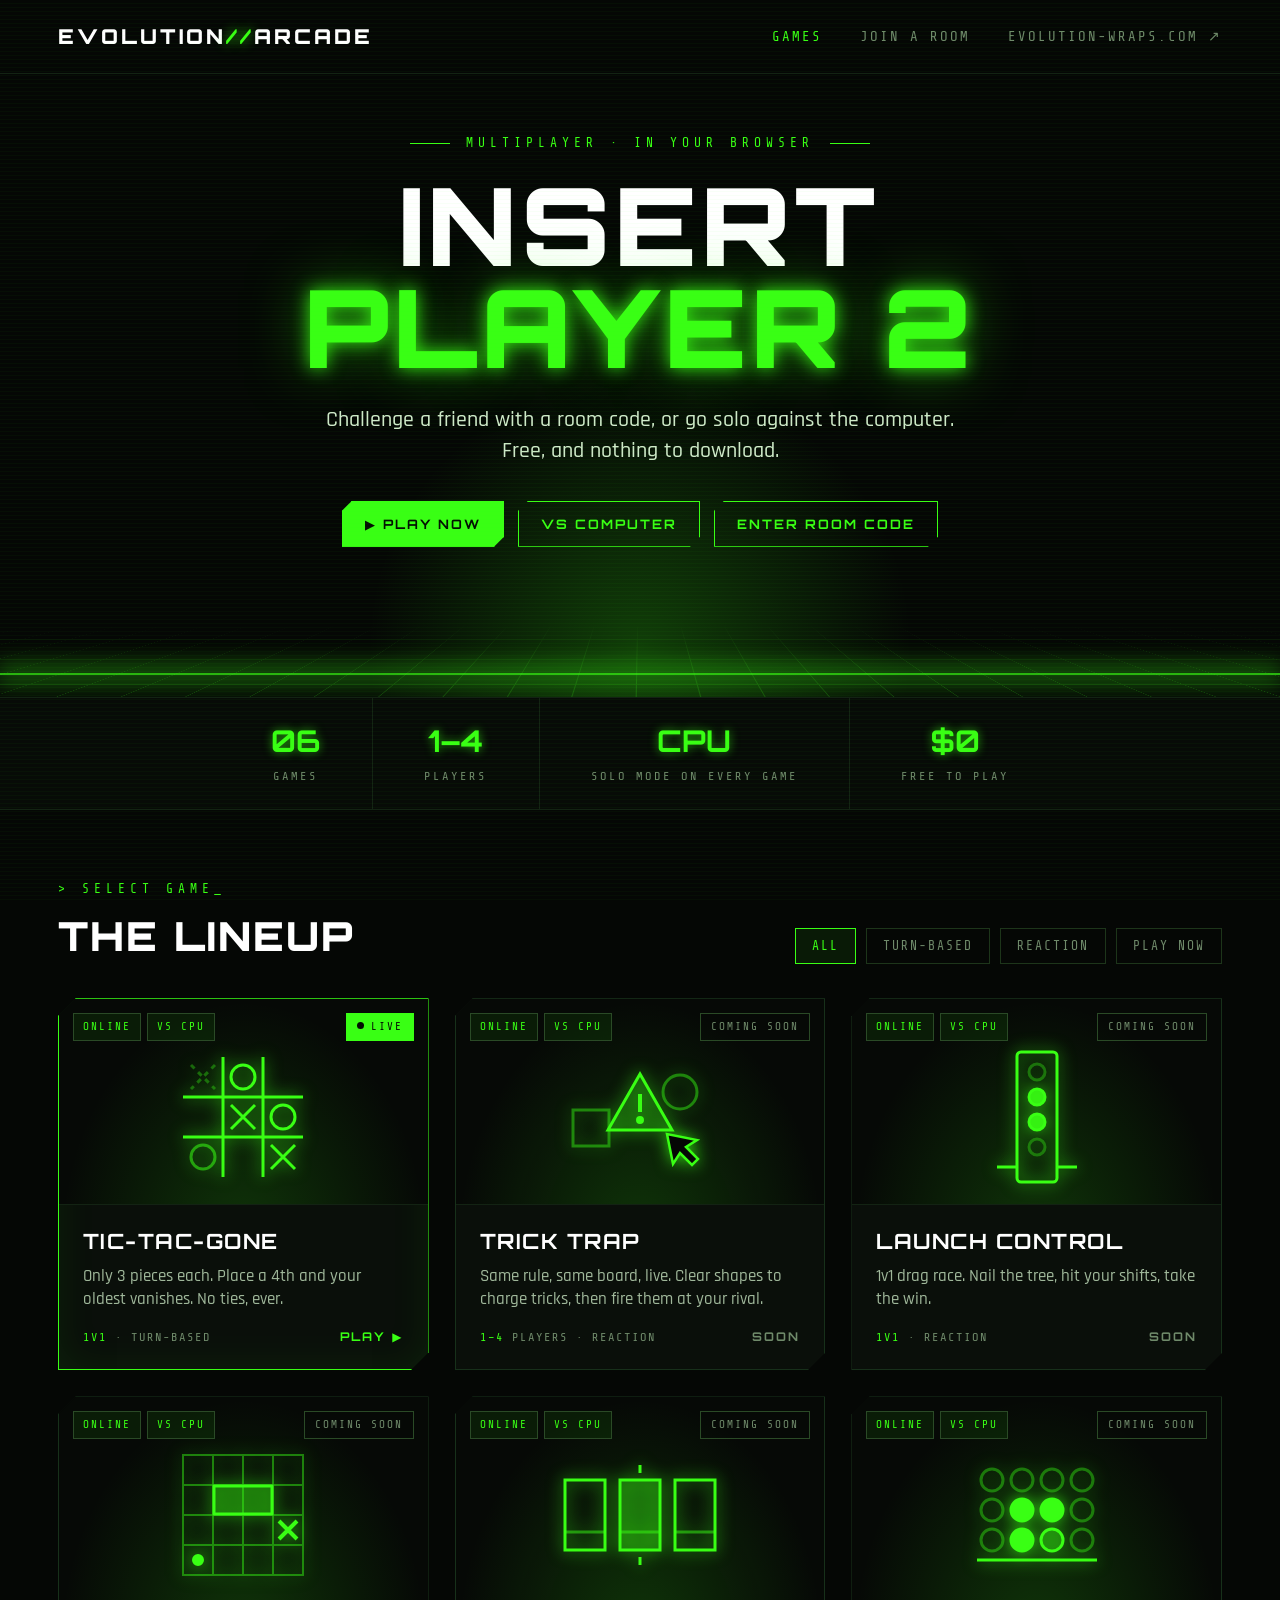
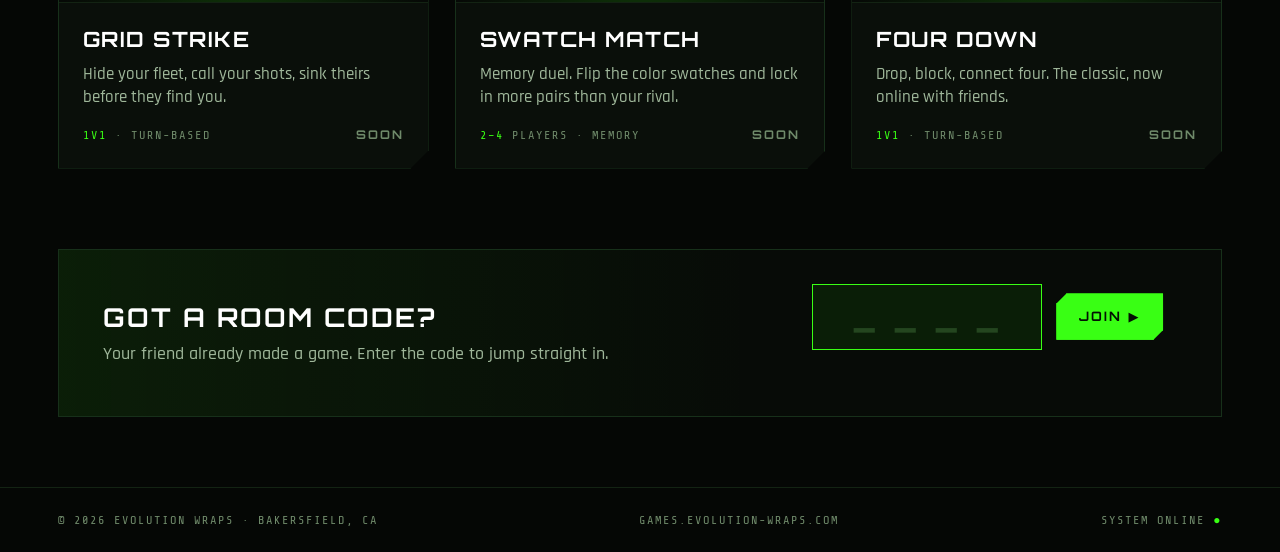
==== index.html @ dce3084e "Evolution Arcade: landing page + Tic-Tac-Gone (vs CPU, same device, online rooms) Co-Authored-By: Cl" ====
<!DOCTYPE html>
<html lang="en">
<head>
<meta charset="utf-8">
<meta name="viewport" content="width=device-width,initial-scale=1,viewport-fit=cover">
<title>Evolution Arcade | Free multiplayer browser games</title>
<meta name="description" content="Free head-to-head browser games from Evolution Wraps. Play a friend with a room code or go solo against the computer.">
<meta name="theme-color" content="#050705">
<link rel="icon" href="icon.svg" type="image/svg+xml">
<link rel="preload" href="fonts/orbitron-latin-900-normal.woff2" as="font" type="font/woff2" crossorigin>
<link rel="stylesheet" href="css/arcade.css">
<style>
.hero{position:relative;min-height:600px;overflow:hidden;display:flex;flex-direction:column;align-items:center;justify-content:center;text-align:center;padding:60px 20px 150px}
.grid{position:absolute;left:-30%;right:-30%;bottom:-220px;height:470px;background-image:linear-gradient(var(--g) 1px,transparent 1px),linear-gradient(90deg,var(--g) 1px,transparent 1px);background-size:60px 60px;transform:perspective(380px) rotateX(62deg);opacity:.32;-webkit-mask-image:linear-gradient(to top,#000 20%,transparent 85%);mask-image:linear-gradient(to top,#000 20%,transparent 85%);animation:roll 2.4s linear infinite}
@keyframes roll{to{background-position:0 60px}}
.sun{position:absolute;bottom:-260px;left:50%;width:620px;height:620px;margin-left:-310px;border-radius:50%;background:radial-gradient(circle,rgba(57,255,20,.22),transparent 62%)}
.horizon{position:absolute;bottom:22px;left:0;right:0;height:2px;background:var(--g);box-shadow:0 0 24px 4px var(--g);opacity:.7}
.hero .tag{position:relative;margin-bottom:22px}
.hero .tag::before,.hero .tag::after{content:"";display:inline-block;width:40px;height:1px;background:var(--g);vertical-align:middle;margin:0 16px}
h1{font-family:var(--display);font-weight:900;font-size:clamp(52px,9vw,108px);line-height:.95;letter-spacing:4px;color:#fff;position:relative;margin:0}
h1 em{font-style:normal;color:var(--g);text-shadow:0 0 18px rgba(57,255,20,.9),0 0 60px rgba(57,255,20,.5);display:block}
.sub{margin:26px 0 0;font-size:clamp(18px,2vw,22px);max-width:640px;position:relative}
.cta{display:flex;flex-wrap:wrap;justify-content:center;gap:14px;margin-top:34px;position:relative}
.stats{display:flex;flex-wrap:wrap;justify-content:center;border-top:1px solid #132313;border-bottom:1px solid #132313;background:var(--panel2)}
.stat{padding:22px clamp(24px,4vw,60px);border-right:1px solid #132313;text-align:center}
.stat:last-child{border-right:0}
.stat b{display:block;font-family:var(--display);font-size:30px;color:var(--g);text-shadow:0 0 10px rgba(57,255,20,.6)}
.stat span{font-family:var(--mono);font-size:12px;letter-spacing:3px;color:var(--m)}
.lineup{padding:70px clamp(18px,4.5vw,64px) 80px}
.sh{display:flex;flex-wrap:wrap;gap:20px;justify-content:space-between;align-items:flex-end;margin-bottom:34px}
.sh h2{font-family:var(--display);font-weight:900;font-size:clamp(30px,3.5vw,40px);color:#fff;letter-spacing:2px;margin:0}
.sh h2 small{display:block;font-family:var(--mono);font-size:13px;color:var(--g);letter-spacing:5px;margin-bottom:10px;font-weight:400}
.filters{display:flex;flex-wrap:wrap;gap:10px;font-family:var(--mono);font-size:13px;letter-spacing:2px}
.filters button{padding:8px 16px;border:1px solid #1d351a;color:var(--m);font-family:var(--mono);letter-spacing:2px;font-size:13px}
.filters button.on{border-color:var(--g);color:var(--g);background:var(--g-soft)}
.cards{display:grid;grid-template-columns:repeat(auto-fill,minmax(310px,1fr));gap:26px}
.card{display:block;background:var(--panel);border:1px solid var(--line);position:relative;clip-path:polygon(18px 0,100% 0,100% calc(100% - 18px),calc(100% - 18px) 100%,0 100%,0 18px);transition:border-color .2s,transform .2s}
.card.live{border-color:var(--g);box-shadow:inset 0 0 40px rgba(57,255,20,.08)}
a.card:hover{transform:translateY(-4px);border-color:var(--g)}
a.card:hover .art svg{filter:drop-shadow(0 0 14px rgba(57,255,20,1))}
.card[hidden]{display:none}
.art{height:206px;padding-top:30px;background:radial-gradient(ellipse at 50% 120%,rgba(57,255,20,.18),transparent 70%),#060906;display:flex;align-items:center;justify-content:center;border-bottom:1px solid #132313;position:relative}
.art svg{filter:drop-shadow(0 0 8px rgba(57,255,20,.8));transition:filter .2s}
.modes{position:absolute;top:14px;left:14px;display:flex;gap:6px}
.badge{position:absolute;top:14px;right:14px;font-family:var(--mono);font-size:11px;letter-spacing:2px;padding:5px 10px;border:1px solid var(--line2);color:var(--m)}
.badge.on{color:#031003;background:var(--g);border-color:var(--g)}
.badge.on::before{content:"";display:inline-block;width:7px;height:7px;border-radius:50%;background:#031003;margin-right:7px;vertical-align:1px}
.body{padding:22px 24px 24px}
.body h3{font-family:var(--display);font-weight:700;font-size:21px;color:#fff;letter-spacing:1.5px;margin:0}
.body p{margin:8px 0 0;font-size:17px;color:var(--t2);line-height:1.35;min-height:46px}
.meta{display:flex;justify-content:space-between;align-items:center;margin-top:18px;font-family:var(--mono);font-size:12px;letter-spacing:2px;color:var(--m)}
.meta i{font-style:normal;color:var(--g)}
.play{font-family:var(--display);font-weight:700;font-size:12px;letter-spacing:2px;color:var(--g)}
.soon .play{color:var(--m)}
.lobby{margin:0 clamp(18px,4.5vw,64px) 70px;border:1px solid var(--line);background:linear-gradient(90deg,rgba(57,255,20,.08),transparent 60%),var(--panel2);display:flex;flex-wrap:wrap;gap:24px;align-items:center;justify-content:space-between;padding:clamp(24px,3vw,34px) clamp(20px,3.5vw,44px)}
.lobby h4{font-family:var(--display);font-size:26px;color:#fff;letter-spacing:2px;margin:0}
.lobby p{color:var(--t2);font-size:18px;margin:6px 0 0}
.join{display:flex;flex-wrap:wrap;gap:14px;align-items:center}
.join input{width:230px;height:66px;border:1px solid var(--g);background:var(--g-soft);color:var(--g);font-family:var(--display);font-weight:900;font-size:30px;letter-spacing:16px;text-align:center;text-transform:uppercase;padding-left:16px}
.join input::placeholder{color:#24461f}
.join .msg{flex-basis:100%;font-family:var(--mono);font-size:13px;letter-spacing:1px;color:var(--m);min-height:18px}
.join .msg.err{color:var(--red)}
</style>
</head>
<body>
<nav class="nav">
  <a class="logo" href="./">EVOLUTION<span>//</span>ARCADE</a>
  <div class="nav-links"><a class="on" href="#games">GAMES</a><a href="#join">JOIN A ROOM</a><a class="keep" href="https://evolution-wraps.com">EVOLUTION-WRAPS.COM ↗</a></div>
</nav>

<header class="hero">
  <div class="sun"></div><div class="horizon"></div><div class="grid"></div>
  <div class="tag">MULTIPLAYER · IN YOUR BROWSER</div>
  <h1>INSERT<em>PLAYER 2</em></h1>
  <p class="sub">Challenge a friend with a room code, or go solo against the computer. Free, and nothing to download.</p>
  <div class="cta">
    <a class="btn fill" href="#games">▶ PLAY NOW</a>
    <a class="btn" href="games/tic-tac-gone/?mode=cpu">VS COMPUTER</a>
    <a class="btn" href="#join">ENTER ROOM CODE</a>
  </div>
</header>

<div class="stats">
  <div class="stat"><b>06</b><span>GAMES</span></div>
  <div class="stat"><b>1–4</b><span>PLAYERS</span></div>
  <div class="stat"><b>CPU</b><span>SOLO MODE ON EVERY GAME</span></div>
  <div class="stat"><b>$0</b><span>FREE TO PLAY</span></div>
</div>

<main class="lineup" id="games">
  <div class="sh">
    <h2><small>&gt; SELECT GAME_</small>THE LINEUP</h2>
    <div class="filters" role="group" aria-label="Filter games">
      <button class="on" data-f="all">ALL</button><button data-f="turn">TURN-BASED</button><button data-f="reaction">REACTION</button><button data-f="live">PLAY NOW</button>
    </div>
  </div>
  <div class="cards">
    <a class="card live" href="games/tic-tac-gone/" data-k="turn live">
      <div class="art"><div class="modes"><span class="chip">ONLINE</span><span class="chip">VS CPU</span></div><span class="badge on">LIVE</span>
        <svg width="140" height="140" viewBox="0 0 140 140" fill="none" stroke="#39ff14" stroke-width="3" aria-hidden="true"><path d="M50 10v120M90 10v120M10 50h120M10 90h120"/><path d="M18 18l24 24M42 18l-24 24" stroke-dasharray="5 5" opacity=".35"/><circle cx="70" cy="30" r="12"/><path d="M58 58l24 24M82 58l-24 24"/><circle cx="110" cy="70" r="12"/><path d="M98 98l24 24M122 98l-24 24"/><circle cx="30" cy="110" r="12" opacity=".55"/></svg></div>
      <div class="body"><h3>TIC-TAC-GONE</h3><p>Only 3 pieces each. Place a 4th and your oldest vanishes. No ties, ever.</p><div class="meta"><span><i>1V1</i> · TURN-BASED</span><span class="play">PLAY ▶</span></div></div>
    </a>
    <div class="card soon" data-k="reaction">
      <div class="art"><div class="modes"><span class="chip">ONLINE</span><span class="chip">VS CPU</span></div><span class="badge">COMING SOON</span>
        <svg width="170" height="130" viewBox="0 0 170 130" fill="none" stroke="#39ff14" stroke-width="3" aria-hidden="true"><rect x="18" y="58" width="36" height="36" opacity=".45"/><circle cx="125" cy="40" r="17" opacity=".45"/><path d="M85 22l32 56H53z" fill="#39ff14" fill-opacity=".15"/><path d="M85 42v18" stroke-width="4"/><circle cx="85" cy="68" r="2.5" fill="#39ff14"/><path d="M112 82l6 30 7-11 12 12 6-6-12-12 11-7z" fill="#050705" stroke-width="2.5"/></svg></div>
      <div class="body"><h3>TRICK TRAP</h3><p>Same rule, same board, live. Clear shapes to charge tricks, then fire them at your rival.</p><div class="meta"><span><i>1–4</i> PLAYERS · REACTION</span><span class="play">SOON</span></div></div>
    </div>
    <div class="card soon" data-k="reaction">
      <div class="art"><div class="modes"><span class="chip">ONLINE</span><span class="chip">VS CPU</span></div><span class="badge">COMING SOON</span>
        <svg width="90" height="140" viewBox="0 0 90 140" fill="none" stroke="#39ff14" stroke-width="3" aria-hidden="true"><rect x="25" y="5" width="40" height="130" rx="4"/><circle cx="45" cy="25" r="8" opacity=".35"/><circle cx="45" cy="50" r="8" fill="#39ff14" fill-opacity=".9"/><circle cx="45" cy="75" r="8" fill="#39ff14" fill-opacity=".9"/><circle cx="45" cy="100" r="8" opacity=".35"/><path d="M5 120h20M65 120h20"/></svg></div>
      <div class="body"><h3>LAUNCH CONTROL</h3><p>1v1 drag race. Nail the tree, hit your shifts, take the win.</p><div class="meta"><span><i>1V1</i> · REACTION</span><span class="play">SOON</span></div></div>
    </div>
    <div class="card soon" data-k="turn">
      <div class="art"><div class="modes"><span class="chip">ONLINE</span><span class="chip">VS CPU</span></div><span class="badge">COMING SOON</span>
        <svg width="140" height="140" viewBox="0 0 140 140" fill="none" stroke="#39ff14" stroke-width="2" aria-hidden="true"><path d="M10 10h120v120H10zM40 10v120M70 10v120M100 10v120M10 40h120M10 70h120M10 100h120" opacity=".45"/><rect x="41" y="41" width="58" height="28" fill="#39ff14" fill-opacity=".25" stroke-width="3"/><path d="M106 76l18 18M124 76l-18 18" stroke-width="4"/><circle cx="25" cy="115" r="5" fill="#39ff14"/></svg></div>
      <div class="body"><h3>GRID STRIKE</h3><p>Hide your fleet, call your shots, sink theirs before they find you.</p><div class="meta"><span><i>1V1</i> · TURN-BASED</span><span class="play">SOON</span></div></div>
    </div>
    <div class="card soon" data-k="turn">
      <div class="art"><div class="modes"><span class="chip">ONLINE</span><span class="chip">VS CPU</span></div><span class="badge">COMING SOON</span>
        <svg width="170" height="110" viewBox="0 0 170 110" fill="none" stroke="#39ff14" stroke-width="3" aria-hidden="true"><rect x="10" y="20" width="40" height="70"/><rect x="65" y="20" width="40" height="70" fill="#39ff14" fill-opacity=".25"/><rect x="120" y="20" width="40" height="70"/><path d="M10 72h40M65 72h40M120 72h40" opacity=".5"/><path d="M85 5v8M85 97v8"/></svg></div>
      <div class="body"><h3>SWATCH MATCH</h3><p>Memory duel. Flip the color swatches and lock in more pairs than your rival.</p><div class="meta"><span><i>2–4</i> PLAYERS · MEMORY</span><span class="play">SOON</span></div></div>
    </div>
    <div class="card soon" data-k="turn">
      <div class="art"><div class="modes"><span class="chip">ONLINE</span><span class="chip">VS CPU</span></div><span class="badge">COMING SOON</span>
        <svg width="150" height="130" viewBox="0 0 150 130" fill="none" stroke="#39ff14" stroke-width="3" aria-hidden="true"><g opacity=".4"><circle cx="30" cy="30" r="11"/><circle cx="60" cy="30" r="11"/><circle cx="90" cy="30" r="11"/><circle cx="120" cy="30" r="11"/><circle cx="30" cy="60" r="11"/><circle cx="120" cy="60" r="11"/></g><circle cx="60" cy="60" r="11" fill="#39ff14"/><circle cx="90" cy="60" r="11" fill="#39ff14"/><circle cx="60" cy="90" r="11" fill="#39ff14"/><circle cx="90" cy="90" r="11" fill="#39ff14" fill-opacity=".3"/><circle cx="30" cy="90" r="11" opacity=".4"/><circle cx="120" cy="90" r="11" opacity=".4"/><path d="M15 110h120"/></svg></div>
      <div class="body"><h3>FOUR DOWN</h3><p>Drop, block, connect four. The classic, now online with friends.</p><div class="meta"><span><i>1V1</i> · TURN-BASED</span><span class="play">SOON</span></div></div>
    </div>
  </div>
</main>

<section class="lobby" id="join">
  <div><h4>GOT A ROOM CODE?</h4><p>Your friend already made a game. Enter the code to jump straight in.</p></div>
  <form class="join" id="joinForm" autocomplete="off">
    <input id="code" maxlength="4" placeholder="____" aria-label="Room code" inputmode="text" autocapitalize="characters" spellcheck="false">
    <button class="btn fill" type="submit">JOIN ▶</button>
    <div class="msg" id="joinMsg" role="status"></div>
  </form>
</section>

<footer class="footer"><span>© 2026 EVOLUTION WRAPS · BAKERSFIELD, CA</span><span>GAMES.EVOLUTION-WRAPS.COM</span><span>SYSTEM ONLINE <b>●</b></span></footer>

<script type="module">
import { onlineReady, cleanCode, roomGame, GAME_PATHS } from "./js/net.js";

// filters
const btns = document.querySelectorAll(".filters button");
btns.forEach(b => b.onclick = () => {
  btns.forEach(x => x.classList.toggle("on", x === b));
  document.querySelectorAll(".card").forEach(c => {
    c.hidden = b.dataset.f !== "all" && !c.dataset.k.split(" ").includes(b.dataset.f);
  });
});

// join by room code
const input = document.getElementById("code"), msg = document.getElementById("joinMsg");
input.addEventListener("input", () => { input.value = cleanCode(input.value); msg.textContent = ""; msg.className = "msg"; });
document.getElementById("joinForm").addEventListener("submit", async (e) => {
  e.preventDefault();
  const code = cleanCode(input.value);
  const say = (t, err) => { msg.textContent = t; msg.className = "msg" + (err ? " err" : ""); };
  if (code.length !== 4) return say("Room codes are 4 characters.", true);
  if (!onlineReady) return say("Online rooms are coming soon. Try VS Computer for now.", true);
  say("Looking for room " + code + "…");
  try {
    const game = await roomGame(code);
    if (!game || !GAME_PATHS[game]) return say("No room with that code. Double-check it with your friend.", true);
    location.href = GAME_PATHS[game] + "?room=" + code;
  } catch { say("Couldn't reach the game server. Try again in a moment.", true); }
});
</script>
</body>
</html>
---- css/arcade.css ----
@font-face{font-family:Orb;font-weight:700;font-display:swap;src:url(../fonts/orbitron-latin-700-normal.woff2) format("woff2")}
@font-face{font-family:Orb;font-weight:900;font-display:swap;src:url(../fonts/orbitron-latin-900-normal.woff2) format("woff2")}
@font-face{font-family:Raj;font-weight:500;font-display:swap;src:url(../fonts/rajdhani-latin-500-normal.woff2) format("woff2")}
@font-face{font-family:Raj;font-weight:600;font-display:swap;src:url(../fonts/rajdhani-latin-600-normal.woff2) format("woff2")}
@font-face{font-family:Mono;font-display:swap;src:url(../fonts/share-tech-mono-latin-400-normal.woff2) format("woff2")}

:root{
  --g:#39ff14;--g-soft:rgba(57,255,20,.08);--g-glow:rgba(57,255,20,.55);
  --bg:#050705;--panel:#0a0f0a;--panel2:#070b07;--line:#17301a;--line2:#2a4a26;
  --t:#cfe9c9;--t2:#9fb79a;--m:#6f8a6a;--white:#fff;--red:#ff3b3b;
  --display:Orb,"Arial Black",system-ui,sans-serif;
  --body:Raj,system-ui,-apple-system,"Segoe UI",sans-serif;
  --mono:Mono,ui-monospace,Menlo,Consolas,monospace;
  color-scheme:dark;
}
*,*::before,*::after{box-sizing:border-box}
html,body{margin:0}
body{background:var(--bg);color:var(--t);font-family:var(--body);font-weight:500;font-size:18px;line-height:1.4;min-height:100vh;-webkit-tap-highlight-color:transparent;overflow-x:hidden}
body::before{content:"";position:fixed;inset:0;background:repeating-linear-gradient(0deg,rgba(57,255,20,.035) 0 1px,transparent 1px 4px);pointer-events:none;z-index:50}
a{color:inherit;text-decoration:none}
button{font:inherit;color:inherit;background:none;border:0;cursor:pointer}
:focus-visible{outline:2px solid var(--g);outline-offset:3px}

/* nav */
.nav{display:flex;align-items:center;justify-content:space-between;gap:20px;padding:22px clamp(18px,4.5vw,64px);border-bottom:1px solid #132313}
.logo{font-family:var(--display);font-weight:900;font-size:clamp(15px,1.6vw,22px);letter-spacing:3px;color:var(--white);white-space:nowrap}
.logo span{color:var(--g);text-shadow:0 0 12px var(--g)}
.nav-links{display:flex;white-space:nowrap;gap:clamp(16px,3vw,38px);font-family:var(--mono);font-size:14px;letter-spacing:2px;color:var(--m)}
.nav-links a:hover,.nav-links a.on{color:var(--g)}

/* buttons */
.btn{display:inline-flex;align-items:center;justify-content:center;gap:8px;font-family:var(--display);font-weight:700;font-size:13px;letter-spacing:2px;padding:13px 22px;border:1px solid var(--g);color:var(--g);white-space:nowrap;clip-path:polygon(10px 0,100% 0,100% calc(100% - 10px),calc(100% - 10px) 100%,0 100%,0 10px);transition:background .15s,color .15s,box-shadow .15s}
.btn:hover{background:var(--g-soft)}
.btn.fill{background:var(--g);color:#031003;box-shadow:0 0 30px rgba(57,255,20,.45)}
.btn.fill:hover{box-shadow:0 0 44px rgba(57,255,20,.7)}
.btn[disabled]{opacity:.35;cursor:not-allowed}

.tag{font-family:var(--mono);font-size:13px;letter-spacing:5px;color:var(--g)}
.chip{font-family:var(--mono);font-size:11px;letter-spacing:2px;padding:5px 9px;border:1px solid var(--line2);color:var(--g);background:var(--g-soft)}

.footer{border-top:1px solid #132313;padding:24px clamp(18px,4.5vw,64px);display:flex;flex-wrap:wrap;gap:12px;justify-content:space-between;font-family:var(--mono);font-size:12px;letter-spacing:2px;color:var(--m)}
.footer b{color:var(--g);font-weight:400}

@media (max-width:720px){
  .nav-links a:not(.keep){display:none}
  .nav-links{font-size:12px;letter-spacing:1px}
  .logo{letter-spacing:2px}
}
@media (prefers-reduced-motion:reduce){*{animation:none!important;transition:none!important}}
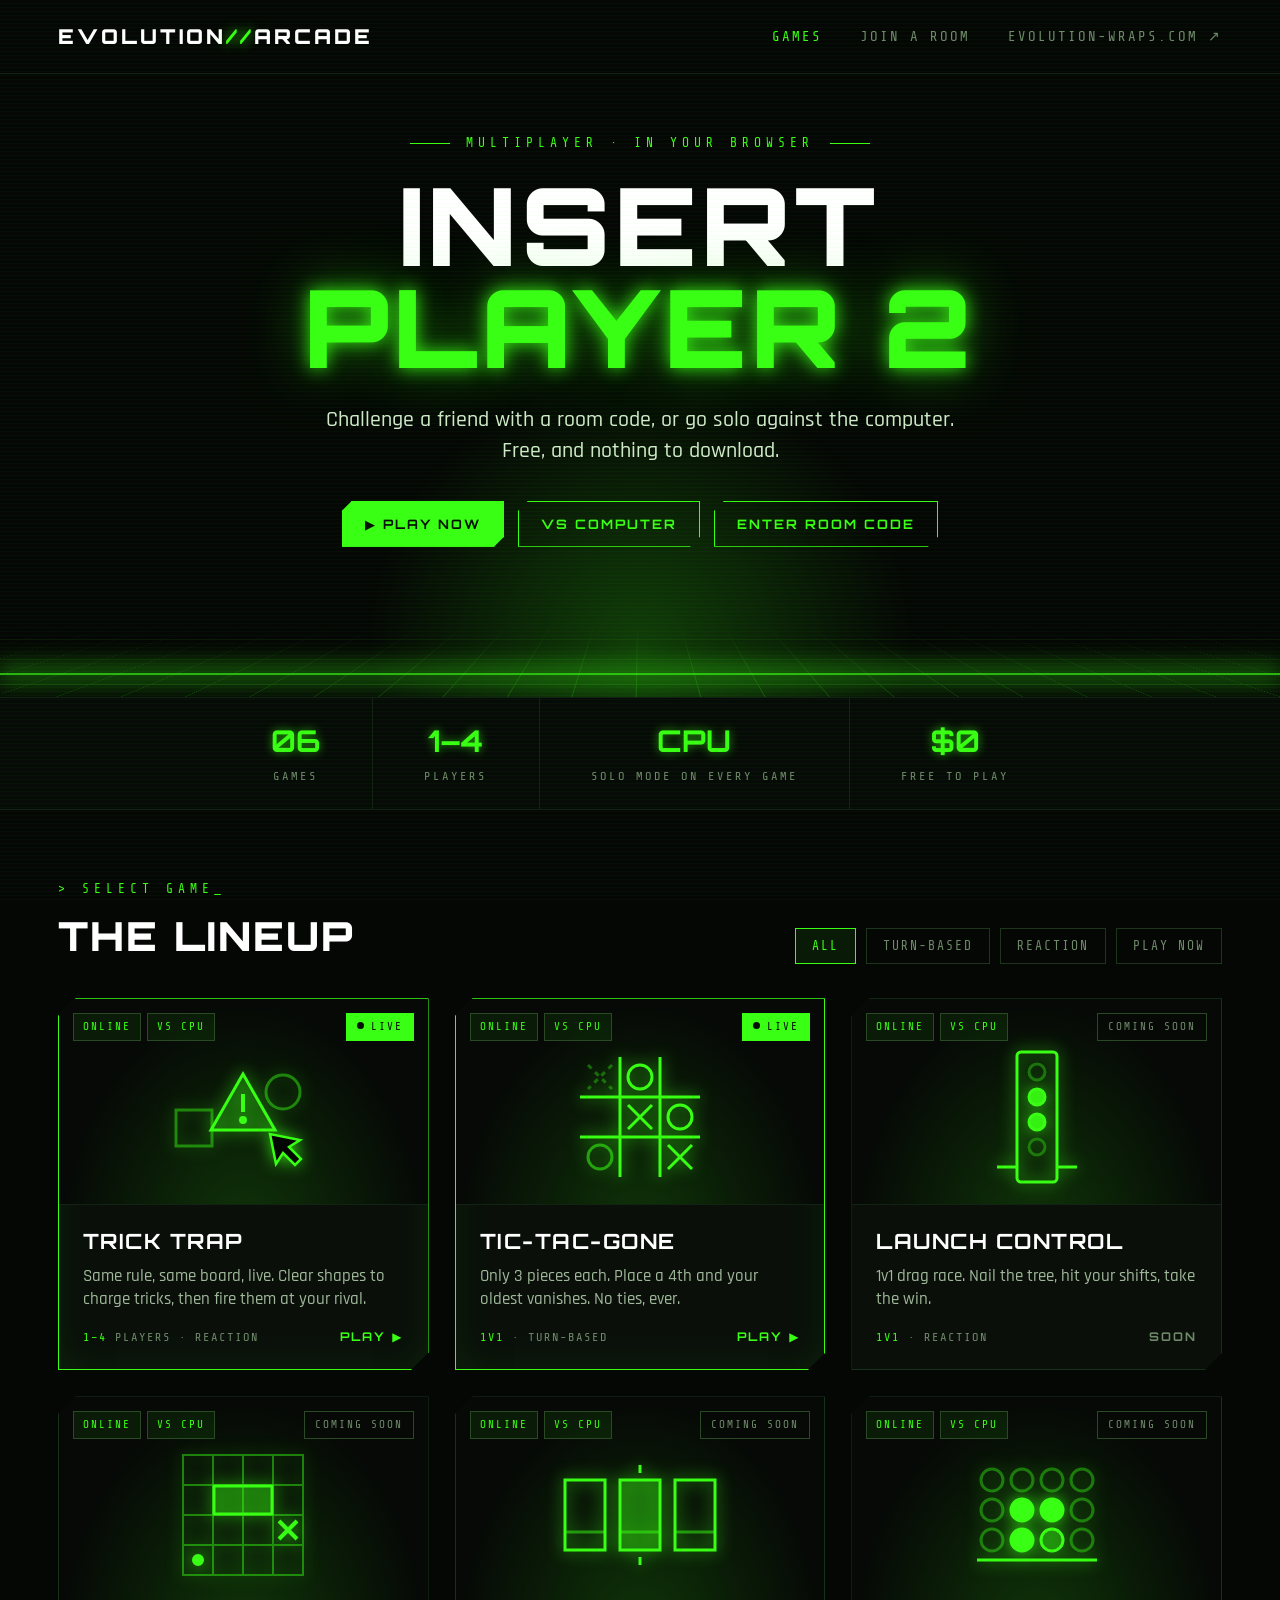
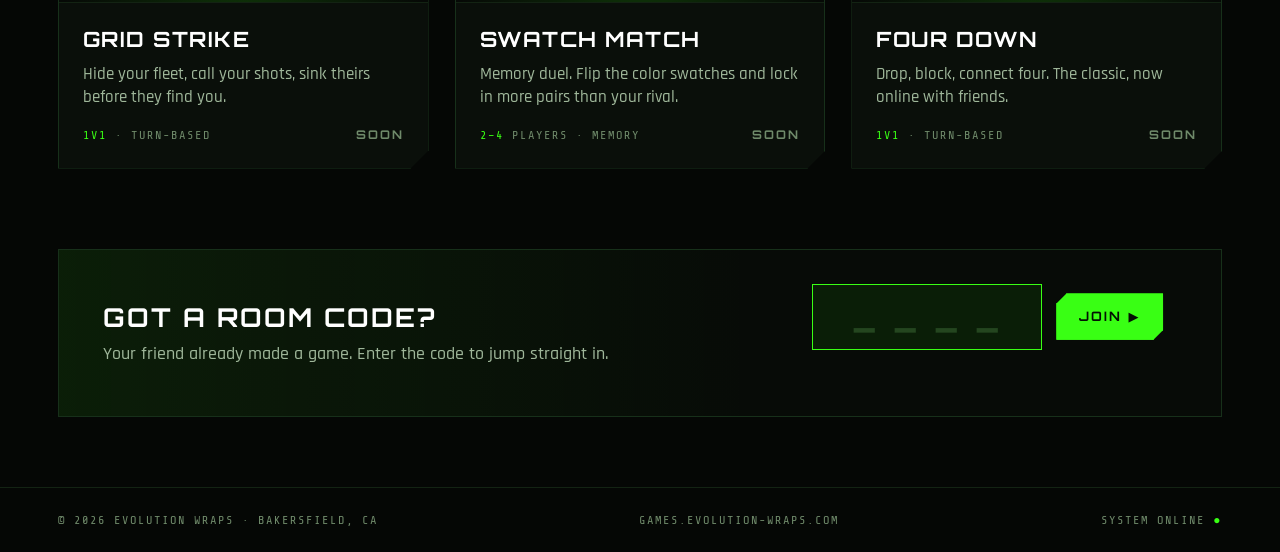
==== commit d447e936: "Trick Trap: solo, duel vs CPU, and online duels for 2-4 players - Original 30-level game, restyled f" ====
--- a/index.html
+++ b/index.html
@@ -95,16 +95,17 @@
     </div>
   </div>
   <div class="cards">
+    <a class="card live" href="games/trick-trap/" data-k="reaction live">
+      <div class="art"><div class="modes"><span class="chip">ONLINE</span><span class="chip">VS CPU</span></div><span class="badge on">LIVE</span>
+        <svg width="170" height="130" viewBox="0 0 170 130" fill="none" stroke="#39ff14" stroke-width="3" aria-hidden="true"><rect x="18" y="58" width="36" height="36" opacity=".45"/><circle cx="125" cy="40" r="17" opacity=".45"/><path d="M85 22l32 56H53z" fill="#39ff14" fill-opacity=".15"/><path d="M85 42v18" stroke-width="4"/><circle cx="85" cy="68" r="2.5" fill="#39ff14"/><path d="M112 82l6 30 7-11 12 12 6-6-12-12 11-7z" fill="#050705" stroke-width="2.5"/></svg></div>
+      <div class="body"><h3>TRICK TRAP</h3><p>Same rule, same board, live. Clear shapes to charge tricks, then fire them at your rival.</p><div class="meta"><span><i>1–4</i> PLAYERS · REACTION</span><span class="play">PLAY ▶</span></div></div>
+    </a>
     <a class="card live" href="games/tic-tac-gone/" data-k="turn live">
       <div class="art"><div class="modes"><span class="chip">ONLINE</span><span class="chip">VS CPU</span></div><span class="badge on">LIVE</span>
         <svg width="140" height="140" viewBox="0 0 140 140" fill="none" stroke="#39ff14" stroke-width="3" aria-hidden="true"><path d="M50 10v120M90 10v120M10 50h120M10 90h120"/><path d="M18 18l24 24M42 18l-24 24" stroke-dasharray="5 5" opacity=".35"/><circle cx="70" cy="30" r="12"/><path d="M58 58l24 24M82 58l-24 24"/><circle cx="110" cy="70" r="12"/><path d="M98 98l24 24M122 98l-24 24"/><circle cx="30" cy="110" r="12" opacity=".55"/></svg></div>
       <div class="body"><h3>TIC-TAC-GONE</h3><p>Only 3 pieces each. Place a 4th and your oldest vanishes. No ties, ever.</p><div class="meta"><span><i>1V1</i> · TURN-BASED</span><span class="play">PLAY ▶</span></div></div>
     </a>
-    <div class="card soon" data-k="reaction">
-      <div class="art"><div class="modes"><span class="chip">ONLINE</span><span class="chip">VS CPU</span></div><span class="badge">COMING SOON</span>
-        <svg width="170" height="130" viewBox="0 0 170 130" fill="none" stroke="#39ff14" stroke-width="3" aria-hidden="true"><rect x="18" y="58" width="36" height="36" opacity=".45"/><circle cx="125" cy="40" r="17" opacity=".45"/><path d="M85 22l32 56H53z" fill="#39ff14" fill-opacity=".15"/><path d="M85 42v18" stroke-width="4"/><circle cx="85" cy="68" r="2.5" fill="#39ff14"/><path d="M112 82l6 30 7-11 12 12 6-6-12-12 11-7z" fill="#050705" stroke-width="2.5"/></svg></div>
-      <div class="body"><h3>TRICK TRAP</h3><p>Same rule, same board, live. Clear shapes to charge tricks, then fire them at your rival.</p><div class="meta"><span><i>1–4</i> PLAYERS · REACTION</span><span class="play">SOON</span></div></div>
-    </div>
+    
     <div class="card soon" data-k="reaction">
       <div class="art"><div class="modes"><span class="chip">ONLINE</span><span class="chip">VS CPU</span></div><span class="badge">COMING SOON</span>
         <svg width="90" height="140" viewBox="0 0 90 140" fill="none" stroke="#39ff14" stroke-width="3" aria-hidden="true"><rect x="25" y="5" width="40" height="130" rx="4"/><circle cx="45" cy="25" r="8" opacity=".35"/><circle cx="45" cy="50" r="8" fill="#39ff14" fill-opacity=".9"/><circle cx="45" cy="75" r="8" fill="#39ff14" fill-opacity=".9"/><circle cx="45" cy="100" r="8" opacity=".35"/><path d="M5 120h20M65 120h20"/></svg></div>
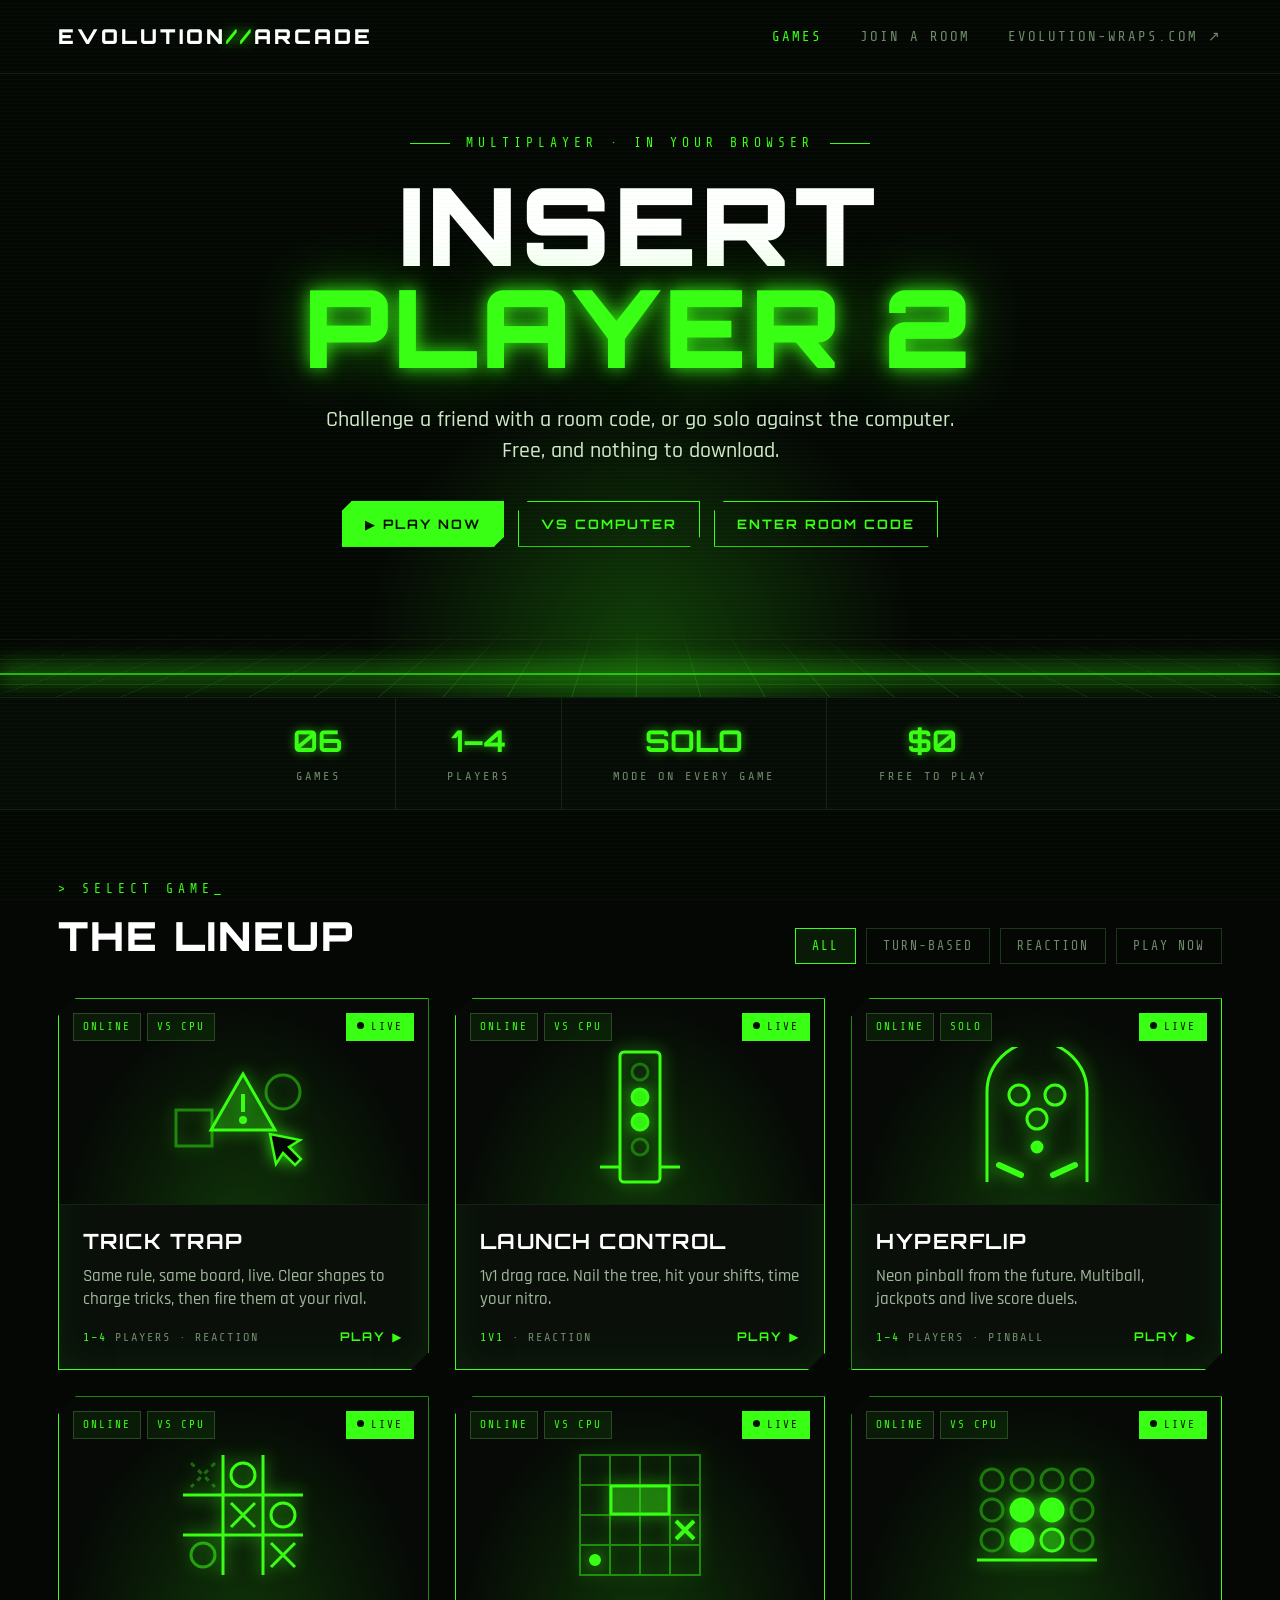
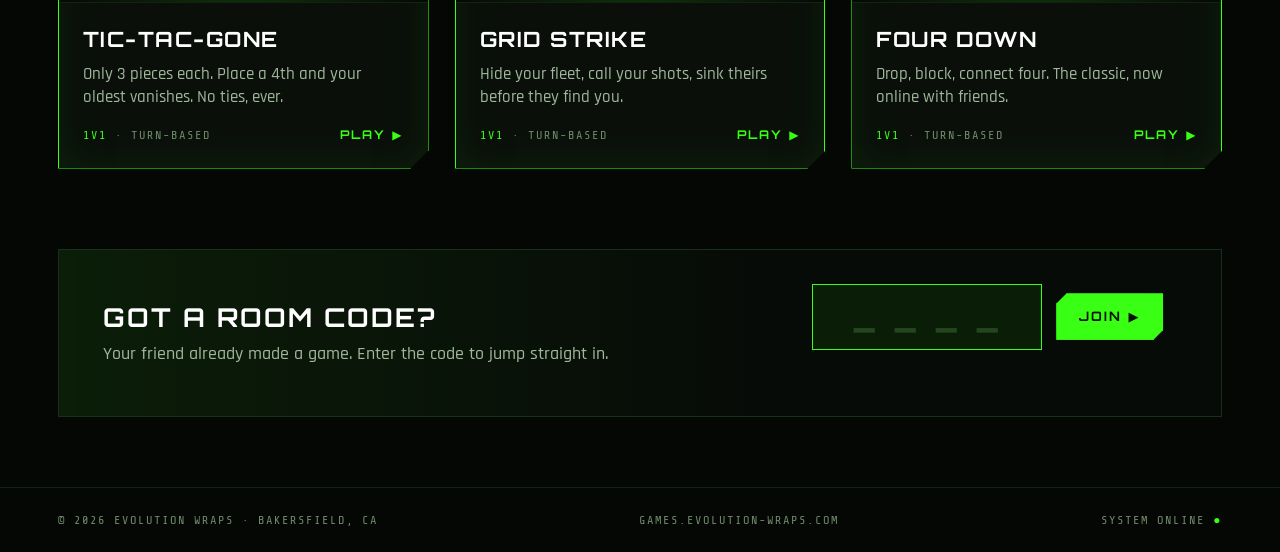
==== commit a8c64982: "Add Launch Control, HYPERFLIP pinball, Grid Strike and Four Down - Launch Control: real-time drag ph" ====
--- a/index.html
+++ b/index.html
@@ -83,7 +83,7 @@
 <div class="stats">
   <div class="stat"><b>06</b><span>GAMES</span></div>
   <div class="stat"><b>1–4</b><span>PLAYERS</span></div>
-  <div class="stat"><b>CPU</b><span>SOLO MODE ON EVERY GAME</span></div>
+  <div class="stat"><b>SOLO</b><span>MODE ON EVERY GAME</span></div>
   <div class="stat"><b>$0</b><span>FREE TO PLAY</span></div>
 </div>
 
@@ -100,32 +100,31 @@
         <svg width="170" height="130" viewBox="0 0 170 130" fill="none" stroke="#39ff14" stroke-width="3" aria-hidden="true"><rect x="18" y="58" width="36" height="36" opacity=".45"/><circle cx="125" cy="40" r="17" opacity=".45"/><path d="M85 22l32 56H53z" fill="#39ff14" fill-opacity=".15"/><path d="M85 42v18" stroke-width="4"/><circle cx="85" cy="68" r="2.5" fill="#39ff14"/><path d="M112 82l6 30 7-11 12 12 6-6-12-12 11-7z" fill="#050705" stroke-width="2.5"/></svg></div>
       <div class="body"><h3>TRICK TRAP</h3><p>Same rule, same board, live. Clear shapes to charge tricks, then fire them at your rival.</p><div class="meta"><span><i>1–4</i> PLAYERS · REACTION</span><span class="play">PLAY ▶</span></div></div>
     </a>
+    <a class="card live" href="games/launch-control/" data-k="reaction live">
+      <div class="art"><div class="modes"><span class="chip">ONLINE</span><span class="chip">VS CPU</span></div><span class="badge on">LIVE</span>
+        <svg width="90" height="140" viewBox="0 0 90 140" fill="none" stroke="#39ff14" stroke-width="3" aria-hidden="true"><rect x="25" y="5" width="40" height="130" rx="4"/><circle cx="45" cy="25" r="8" opacity=".35"/><circle cx="45" cy="50" r="8" fill="#39ff14" fill-opacity=".9"/><circle cx="45" cy="75" r="8" fill="#39ff14" fill-opacity=".9"/><circle cx="45" cy="100" r="8" opacity=".35"/><path d="M5 120h20M65 120h20"/></svg></div>
+      <div class="body"><h3>LAUNCH CONTROL</h3><p>1v1 drag race. Nail the tree, hit your shifts, time your nitro.</p><div class="meta"><span><i>1V1</i> · REACTION</span><span class="play">PLAY ▶</span></div></div>
+    </a>
+    <a class="card live" href="games/hyperflip/" data-k="reaction live">
+      <div class="art"><div class="modes"><span class="chip">ONLINE</span><span class="chip">SOLO</span></div><span class="badge on">LIVE</span>
+        <svg width="120" height="140" viewBox="0 0 120 140" fill="none" stroke="#39ff14" stroke-width="3" aria-hidden="true"><path d="M10 135V45a50 50 0 0 1 100 0v90"/><circle cx="42" cy="48" r="10"/><circle cx="78" cy="48" r="10"/><circle cx="60" cy="72" r="10"/><path d="M22 118l22 10M98 118l-22 10" stroke-width="6" stroke-linecap="round"/><circle cx="60" cy="100" r="5" fill="#39ff14"/></svg></div>
+      <div class="body"><h3>HYPERFLIP</h3><p>Neon pinball from the future. Multiball, jackpots and live score duels.</p><div class="meta"><span><i>1–4</i> PLAYERS · PINBALL</span><span class="play">PLAY ▶</span></div></div>
+    </a>
     <a class="card live" href="games/tic-tac-gone/" data-k="turn live">
       <div class="art"><div class="modes"><span class="chip">ONLINE</span><span class="chip">VS CPU</span></div><span class="badge on">LIVE</span>
         <svg width="140" height="140" viewBox="0 0 140 140" fill="none" stroke="#39ff14" stroke-width="3" aria-hidden="true"><path d="M50 10v120M90 10v120M10 50h120M10 90h120"/><path d="M18 18l24 24M42 18l-24 24" stroke-dasharray="5 5" opacity=".35"/><circle cx="70" cy="30" r="12"/><path d="M58 58l24 24M82 58l-24 24"/><circle cx="110" cy="70" r="12"/><path d="M98 98l24 24M122 98l-24 24"/><circle cx="30" cy="110" r="12" opacity=".55"/></svg></div>
       <div class="body"><h3>TIC-TAC-GONE</h3><p>Only 3 pieces each. Place a 4th and your oldest vanishes. No ties, ever.</p><div class="meta"><span><i>1V1</i> · TURN-BASED</span><span class="play">PLAY ▶</span></div></div>
     </a>
-    
-    <div class="card soon" data-k="reaction">
-      <div class="art"><div class="modes"><span class="chip">ONLINE</span><span class="chip">VS CPU</span></div><span class="badge">COMING SOON</span>
-        <svg width="90" height="140" viewBox="0 0 90 140" fill="none" stroke="#39ff14" stroke-width="3" aria-hidden="true"><rect x="25" y="5" width="40" height="130" rx="4"/><circle cx="45" cy="25" r="8" opacity=".35"/><circle cx="45" cy="50" r="8" fill="#39ff14" fill-opacity=".9"/><circle cx="45" cy="75" r="8" fill="#39ff14" fill-opacity=".9"/><circle cx="45" cy="100" r="8" opacity=".35"/><path d="M5 120h20M65 120h20"/></svg></div>
-      <div class="body"><h3>LAUNCH CONTROL</h3><p>1v1 drag race. Nail the tree, hit your shifts, take the win.</p><div class="meta"><span><i>1V1</i> · REACTION</span><span class="play">SOON</span></div></div>
-    </div>
-    <div class="card soon" data-k="turn">
-      <div class="art"><div class="modes"><span class="chip">ONLINE</span><span class="chip">VS CPU</span></div><span class="badge">COMING SOON</span>
+    <a class="card live" href="games/grid-strike/" data-k="turn live">
+      <div class="art"><div class="modes"><span class="chip">ONLINE</span><span class="chip">VS CPU</span></div><span class="badge on">LIVE</span>
         <svg width="140" height="140" viewBox="0 0 140 140" fill="none" stroke="#39ff14" stroke-width="2" aria-hidden="true"><path d="M10 10h120v120H10zM40 10v120M70 10v120M100 10v120M10 40h120M10 70h120M10 100h120" opacity=".45"/><rect x="41" y="41" width="58" height="28" fill="#39ff14" fill-opacity=".25" stroke-width="3"/><path d="M106 76l18 18M124 76l-18 18" stroke-width="4"/><circle cx="25" cy="115" r="5" fill="#39ff14"/></svg></div>
-      <div class="body"><h3>GRID STRIKE</h3><p>Hide your fleet, call your shots, sink theirs before they find you.</p><div class="meta"><span><i>1V1</i> · TURN-BASED</span><span class="play">SOON</span></div></div>
-    </div>
-    <div class="card soon" data-k="turn">
-      <div class="art"><div class="modes"><span class="chip">ONLINE</span><span class="chip">VS CPU</span></div><span class="badge">COMING SOON</span>
-        <svg width="170" height="110" viewBox="0 0 170 110" fill="none" stroke="#39ff14" stroke-width="3" aria-hidden="true"><rect x="10" y="20" width="40" height="70"/><rect x="65" y="20" width="40" height="70" fill="#39ff14" fill-opacity=".25"/><rect x="120" y="20" width="40" height="70"/><path d="M10 72h40M65 72h40M120 72h40" opacity=".5"/><path d="M85 5v8M85 97v8"/></svg></div>
-      <div class="body"><h3>SWATCH MATCH</h3><p>Memory duel. Flip the color swatches and lock in more pairs than your rival.</p><div class="meta"><span><i>2–4</i> PLAYERS · MEMORY</span><span class="play">SOON</span></div></div>
-    </div>
-    <div class="card soon" data-k="turn">
-      <div class="art"><div class="modes"><span class="chip">ONLINE</span><span class="chip">VS CPU</span></div><span class="badge">COMING SOON</span>
+      <div class="body"><h3>GRID STRIKE</h3><p>Hide your fleet, call your shots, sink theirs before they find you.</p><div class="meta"><span><i>1V1</i> · TURN-BASED</span><span class="play">PLAY ▶</span></div></div>
+    </a>
+    <a class="card live" href="games/four-down/" data-k="turn live">
+      <div class="art"><div class="modes"><span class="chip">ONLINE</span><span class="chip">VS CPU</span></div><span class="badge on">LIVE</span>
         <svg width="150" height="130" viewBox="0 0 150 130" fill="none" stroke="#39ff14" stroke-width="3" aria-hidden="true"><g opacity=".4"><circle cx="30" cy="30" r="11"/><circle cx="60" cy="30" r="11"/><circle cx="90" cy="30" r="11"/><circle cx="120" cy="30" r="11"/><circle cx="30" cy="60" r="11"/><circle cx="120" cy="60" r="11"/></g><circle cx="60" cy="60" r="11" fill="#39ff14"/><circle cx="90" cy="60" r="11" fill="#39ff14"/><circle cx="60" cy="90" r="11" fill="#39ff14"/><circle cx="90" cy="90" r="11" fill="#39ff14" fill-opacity=".3"/><circle cx="30" cy="90" r="11" opacity=".4"/><circle cx="120" cy="90" r="11" opacity=".4"/><path d="M15 110h120"/></svg></div>
-      <div class="body"><h3>FOUR DOWN</h3><p>Drop, block, connect four. The classic, now online with friends.</p><div class="meta"><span><i>1V1</i> · TURN-BASED</span><span class="play">SOON</span></div></div>
-    </div>
+      <div class="body"><h3>FOUR DOWN</h3><p>Drop, block, connect four. The classic, now online with friends.</p><div class="meta"><span><i>1V1</i> · TURN-BASED</span><span class="play">PLAY ▶</span></div></div>
+    </a>
   </div>
 </main>
 
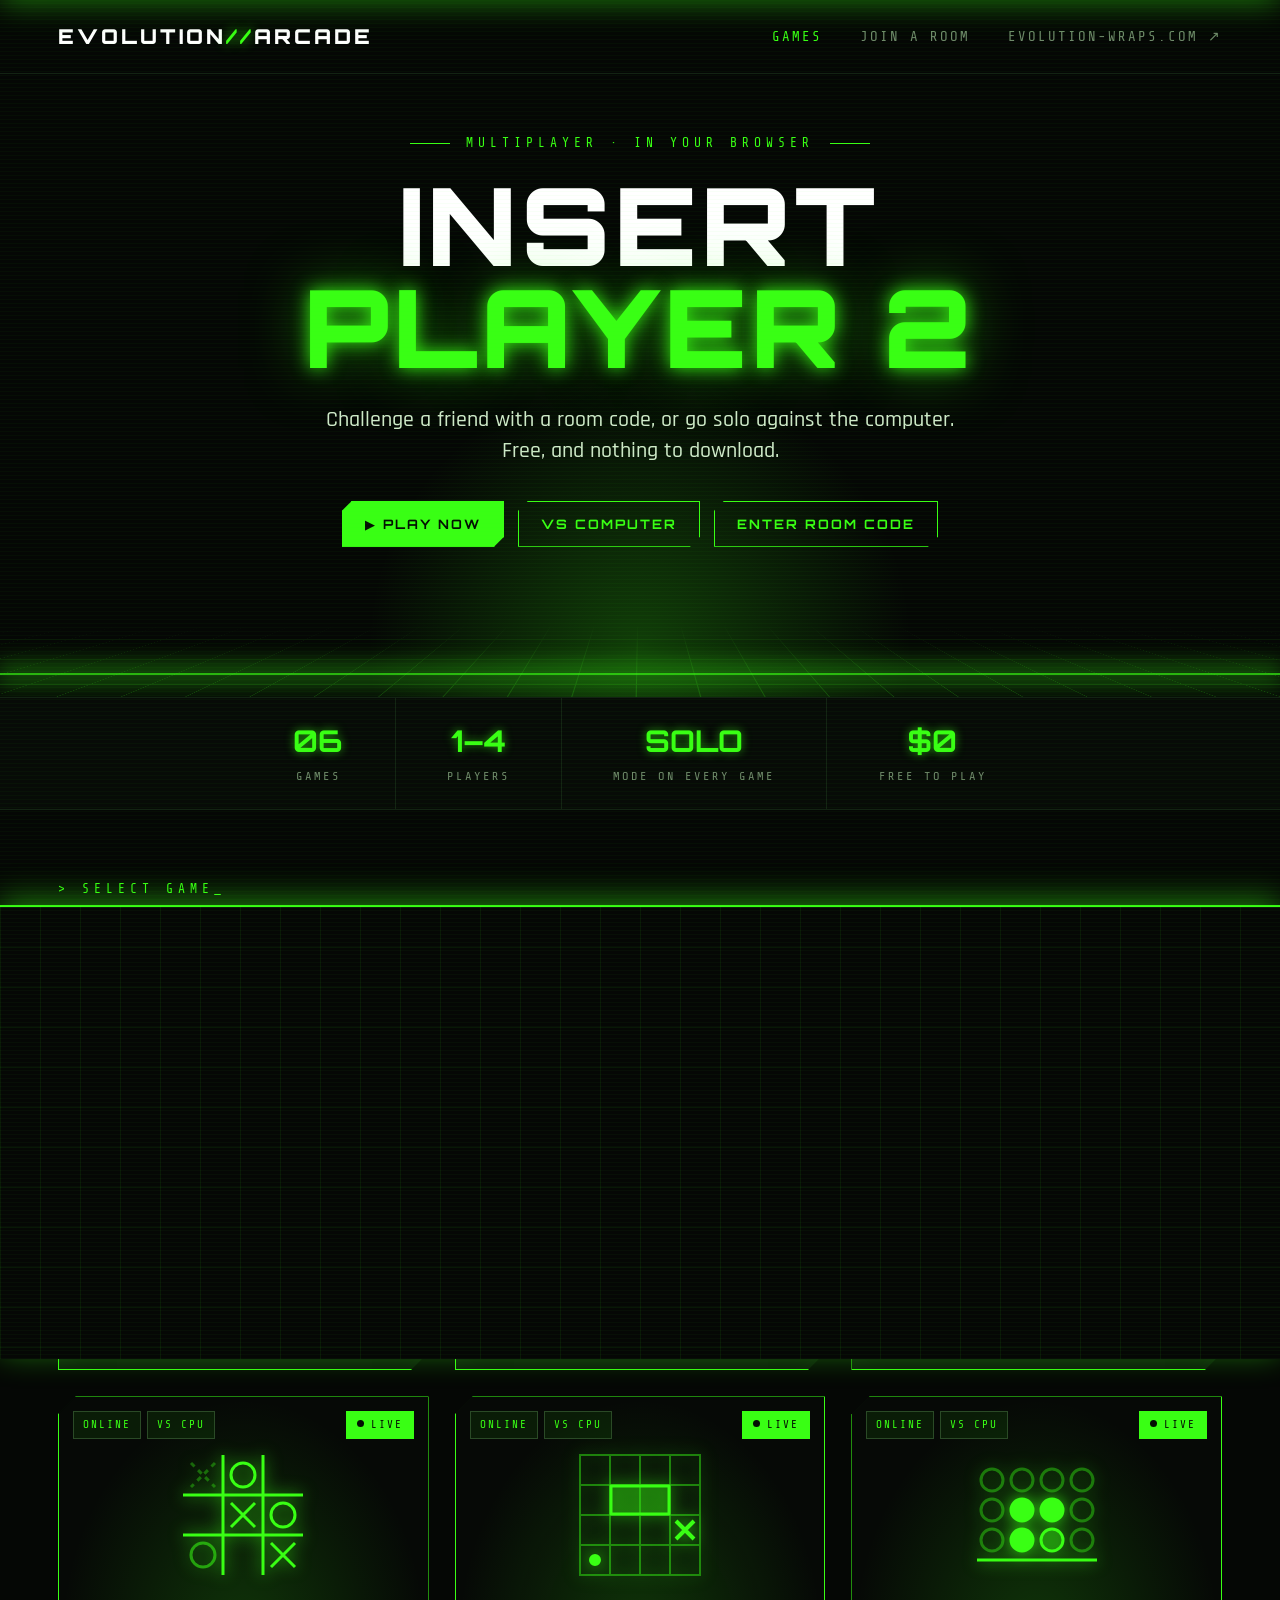
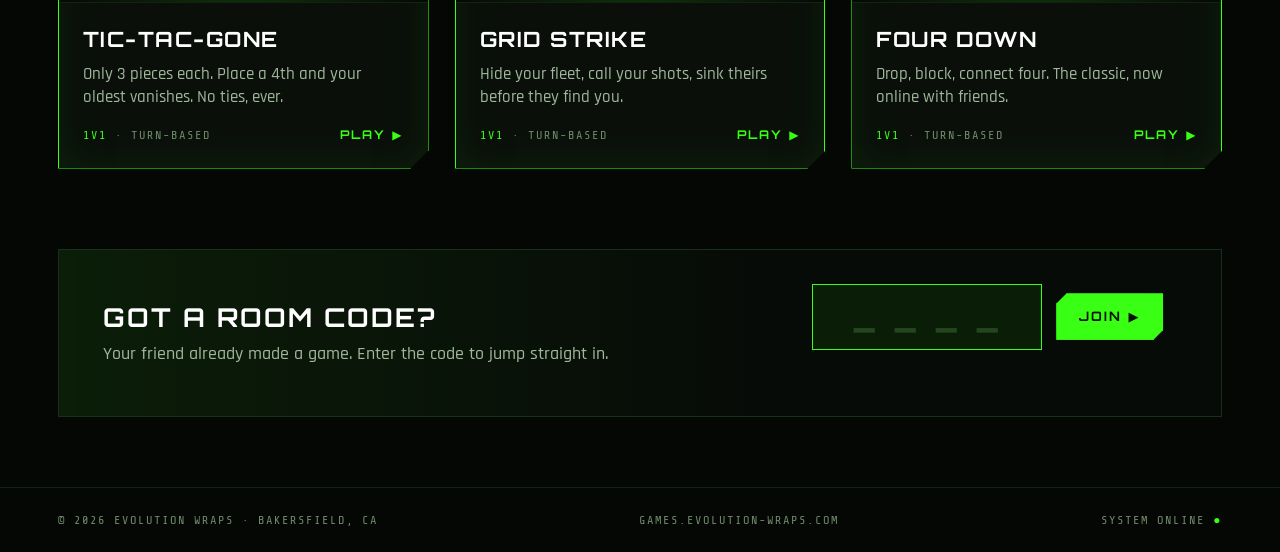
==== commit e83fbea6: "Neon page transition between the arcade home and each game Co-Authored-By: Claude Opus 5.5 <noreply@" ====
--- a/index.html
+++ b/index.html
@@ -7,6 +7,7 @@
 <meta name="description" content="Free head-to-head browser games from Evolution Wraps. Play a friend with a room code or go solo against the computer.">
 <meta name="theme-color" content="#050705">
 <link rel="icon" href="icon.svg" type="image/svg+xml">
+<script src="js/transition.js"></script>
 <link rel="preload" href="fonts/orbitron-latin-900-normal.woff2" as="font" type="font/woff2" crossorigin>
 <link rel="stylesheet" href="css/arcade.css">
 <style>
@@ -164,9 +165,10 @@
   try {
     const game = await roomGame(code);
     if (!game || !GAME_PATHS[game]) return say("No room with that code. Double-check it with your friend.", true);
-    location.href = GAME_PATHS[game] + "?room=" + code;
+    (window.evoGo || ((u) => (location.href = u)))(GAME_PATHS[game] + "?room=" + code);
   } catch { say("Couldn't reach the game server. Try again in a moment.", true); }
 });
 </script>
+<script type="module" src="js/cursor.js"></script>
 </body>
 </html>
